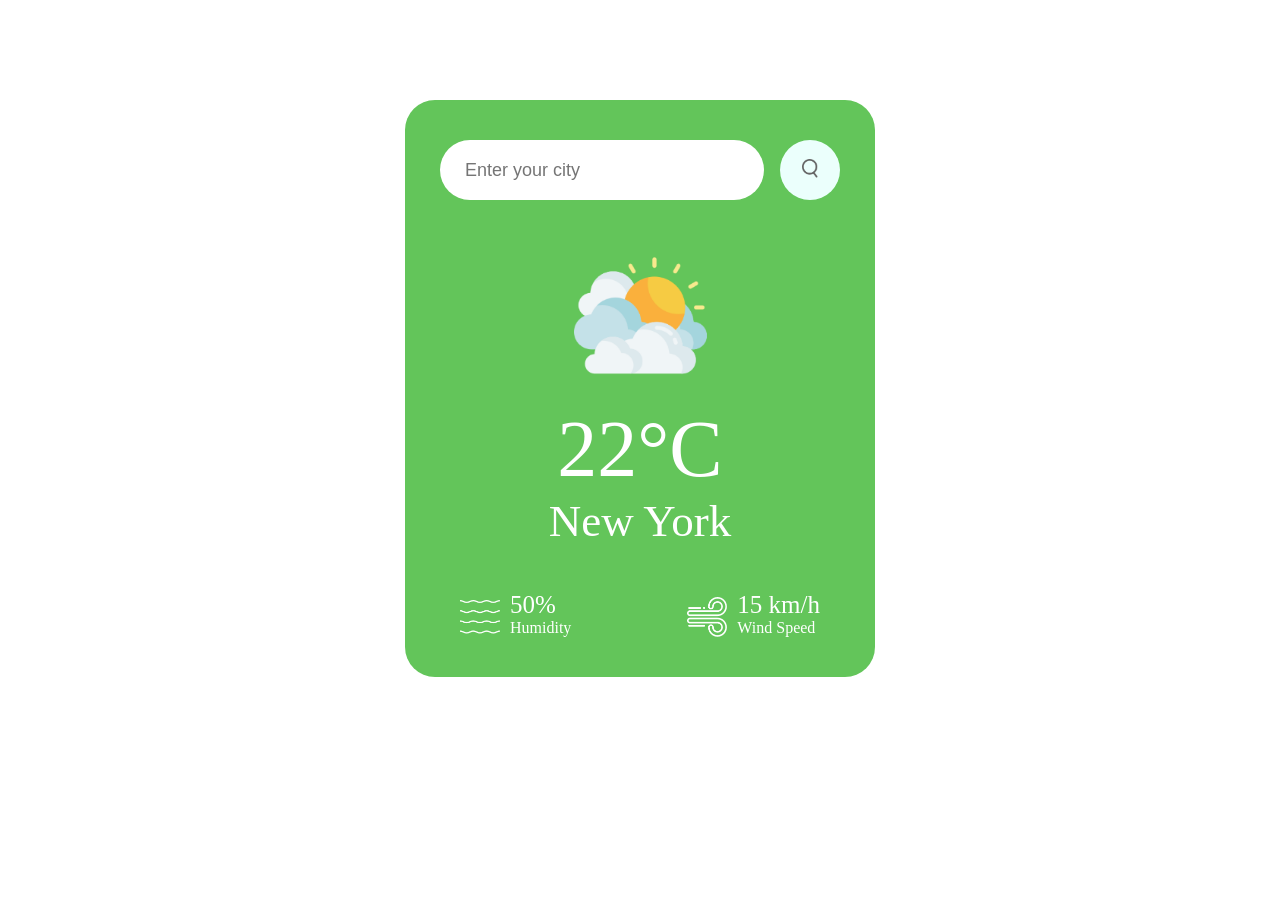
==== weather-app/index.html @ d962acf3 "weather app" ====
<!DOCTYPE html>
<html lang="en">
<head>
    <meta charset="UTF-8">
    <meta name="viewport" content="width=device-width, initial-scale=1.0">
    <title>Weather App</title>
    <link rel="stylesheet" href="style.css">
</head>
<body>
    <div class="card">
        <div class="search">
            <input type="text" placeholder="Enter your city" spellcheck="false">
            <button><img src="images/search.png"></button>
        </div>
        <div class="weather"><img src="images/clouds.png" class="weather-icon">
        <h1 class ="temp">22°C</h1>
        <h2 class="city">New York</h2>
            <div class="details">
                <div class="col">
                    <img src="images/humidity.png">
                    <div>
                        <p class ="humidity">50%</p>
                        <p>Humidity</p>
                    </div>
                </div>
                <div class="col">
                    <img src="images/wind.png">
                    <div>
                        <p class ="wind">15 km/h</p>
                        <p>Wind Speed</p>
                    </div>
                </div>
            </div>
        </div>
        
    </div>
    <script src="script.js"></script>
</body>
</html>
---- weather-app/style.css ----
*{
    margin: 0;
    padding: 0;
}

body{
    background-color: 	 #ffffff;
}

.card{
    width: 90%;
    max-width: 400px;
    background-color:#63c55a;
    text-align: center;
    margin: 100px auto 0;
    color: #fff;
    padding: 40px 35px;
    border-radius: 30px;
}

.search {
    width: 100%;
  display: flex;
  justify-content: space-between;
  align-items: center;
  
}

.search input {
    flex: 1;
    border: none;
    outline: none;
    border-radius: 30px;
    padding: 10px 25px;
    height: 40px;
    margin-right: 16px;
    color: #555;
    font-size: 18px;
}

.search button{
    border-radius: 50%;
     border: none;
    outline: none;
    background: #ebfffc;
    width: 60px;
    height: 60px;
    cursor: pointer;

}

.search img{
  width: 16px;
}

.weather-icon{
    width: 170px;
    margin-top: 30px;
}

.weather h1{
    font-size: 80px;
    font-weight: 500;
}

.weather h2{
    font-size: 45px;
    font-weight: 500;
}

.details{
    display: flex;
    align-items: center;
    justify-content: space-between;
    padding: 0px 20px;
    margin-top : 50px;
}

.col{
    display: flex;
    align-items: center;
    text-align: left;
}

.col img{
    width: 40px;
    margin-right: 10px;
}

.humidity , .wind {
    font-size: 25px;
    margin-top: -6px;
}
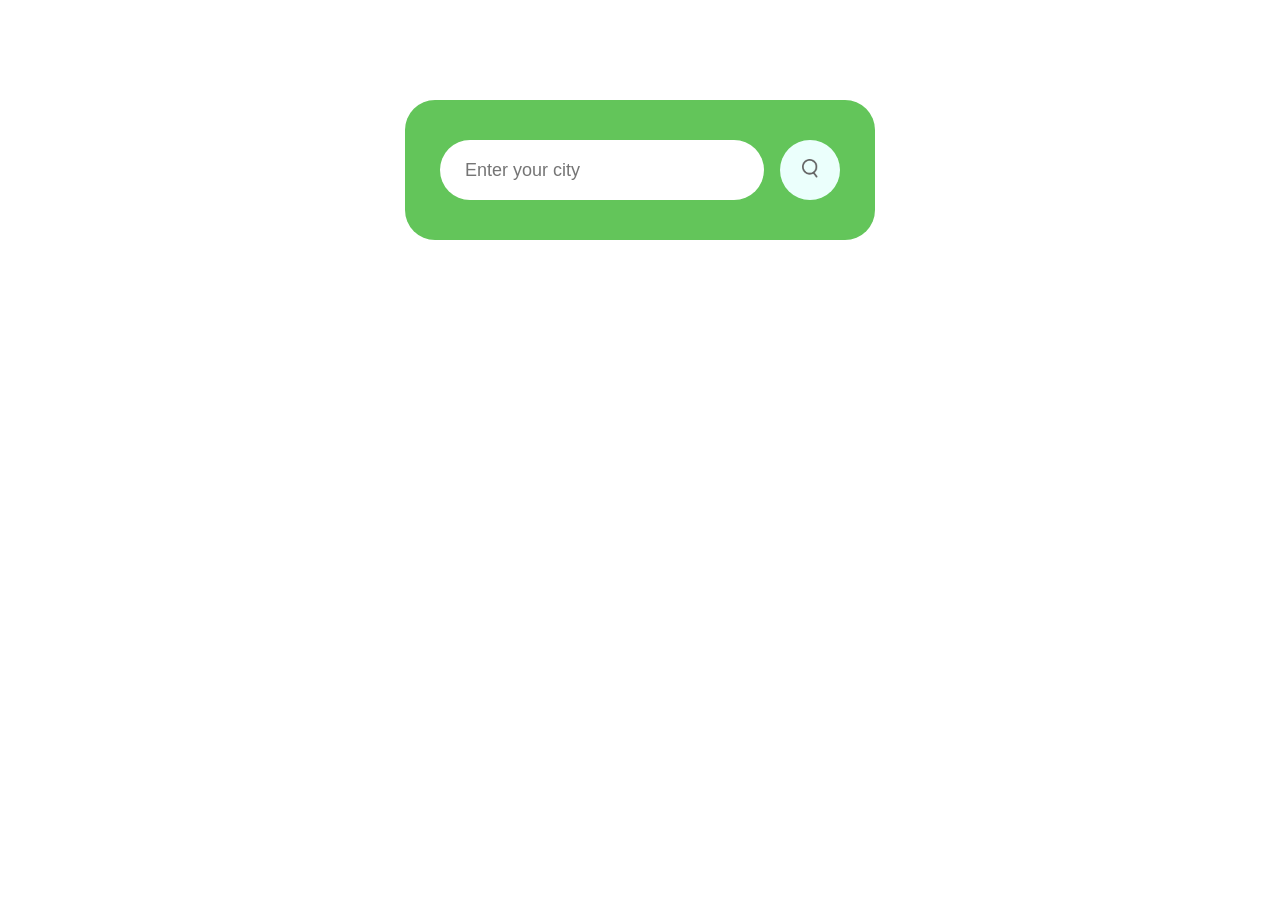
==== commit f5e67d53: "adding invalid city name feature" ====
--- a/weather-app/index.html
+++ b/weather-app/index.html
@@ -11,6 +11,9 @@
         <div class="search">
             <input type="text" placeholder="Enter your city" spellcheck="false">
             <button><img src="images/search.png"></button>
+        </div>
+        <div class="error">
+            <p>invalid city name</p>
         </div>
         <div class="weather"><img src="images/clouds.png" class="weather-icon">
         <h1 class ="temp">22°C</h1>
--- a/weather-app/style.css
+++ b/weather-app/style.css
@@ -90,4 +90,14 @@
 .humidity , .wind {
     font-size: 25px;
     margin-top: -6px;
+}
+.weather{
+    display: none;
+}
+.error{
+    text-align: left;
+    margin-left: 20px;
+    margin-top: 10px;
+    font-size: 14px;
+    display: none;
 }
